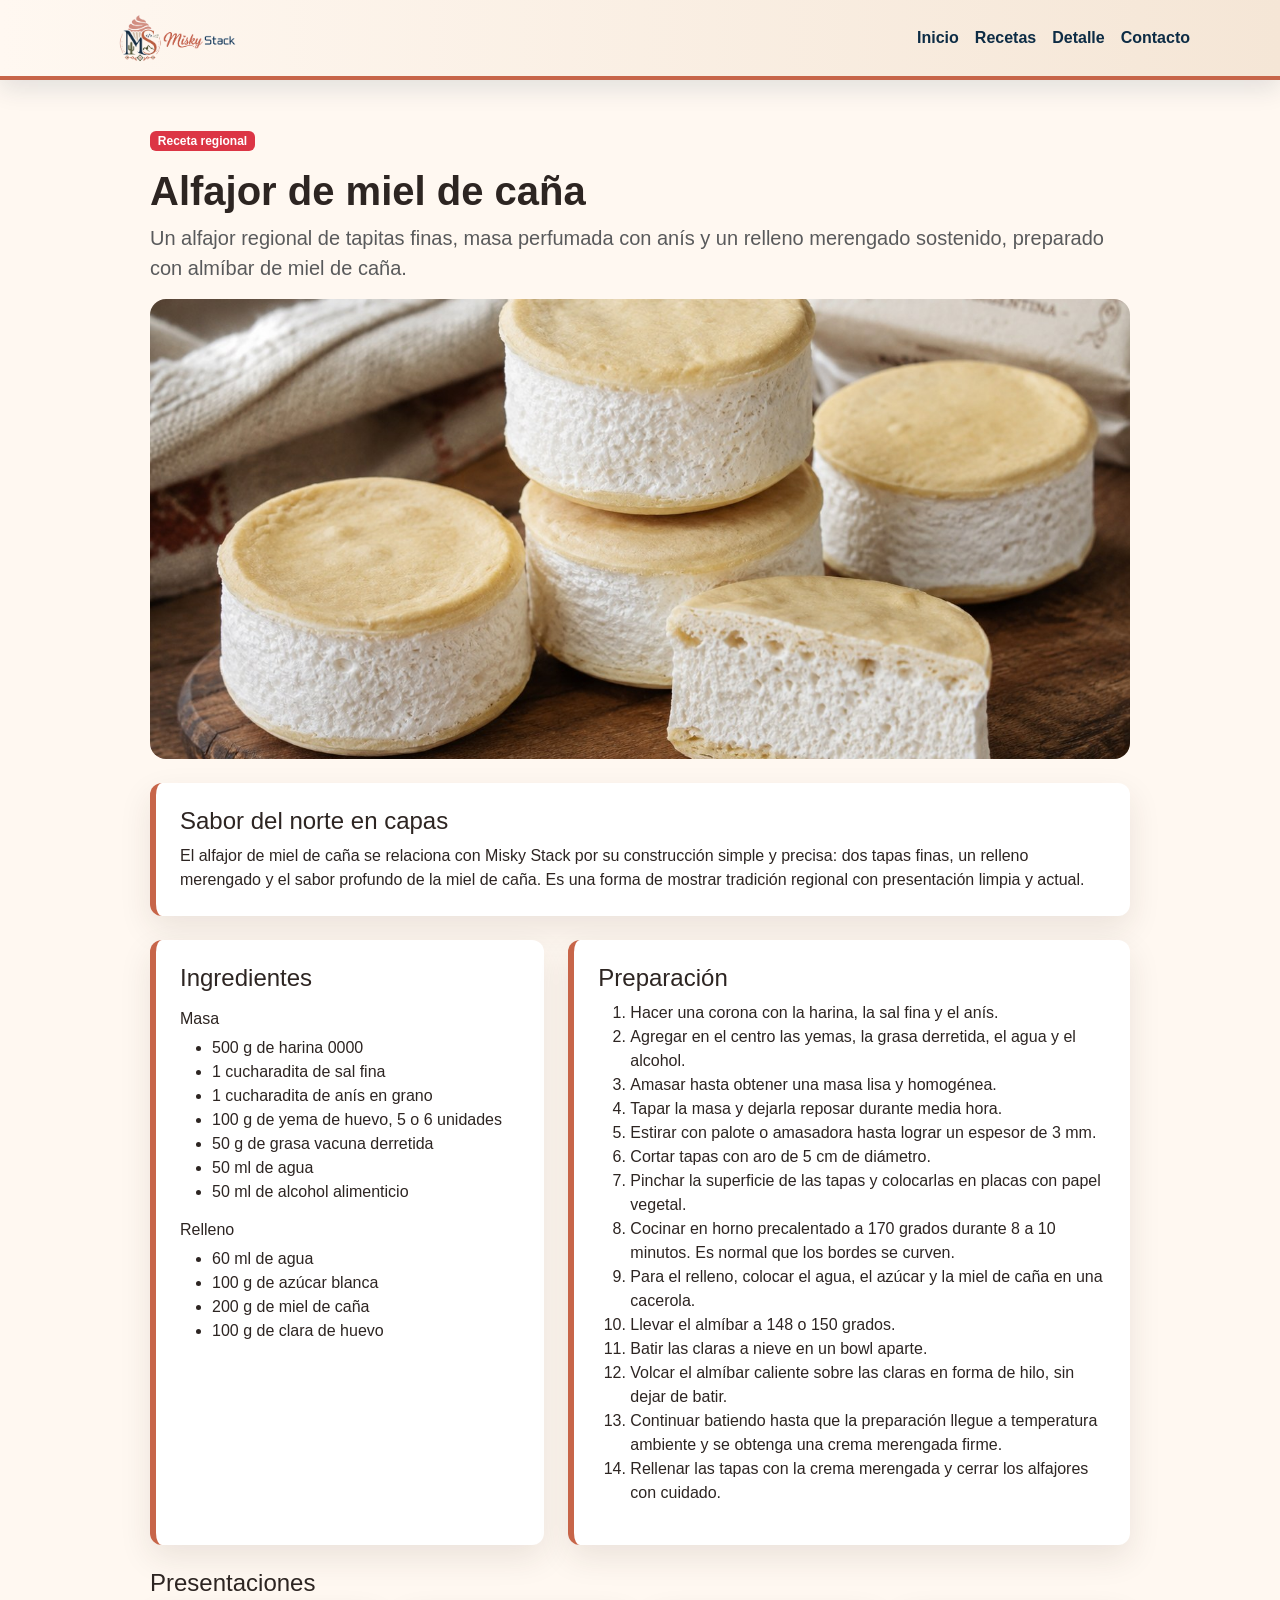
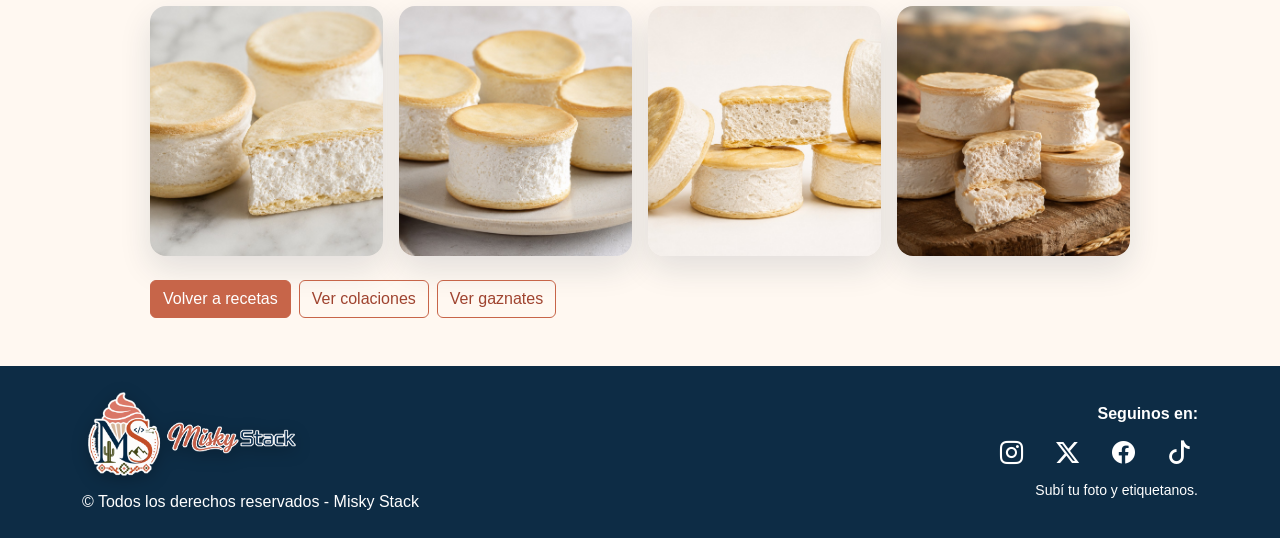
==== pages/alfajor-miel-cana.html @ 4cde1ae4 "Add files via upload" ====
<!doctype html>
<html lang="es">
  <head>
    <meta charset="utf-8">
    <meta name="viewport" content="width=device-width, initial-scale=1">
    <meta name="description" content="Receta de alfajor de miel de caña de Misky Stack.">
    <meta name="author" content="Rosario Pierrestegui">
    <title>Alfajor de miel de caña - Misky Stack</title>
    <link rel="icon" type="image/png" href="../assets/img/favicon.png">
    <link href="https://cdn.jsdelivr.net/npm/bootstrap@5.3.3/dist/css/bootstrap.min.css" rel="stylesheet">
    <link rel="stylesheet" href="https://cdn.jsdelivr.net/npm/bootstrap-icons@1.11.3/font/bootstrap-icons.min.css">
    <link rel="stylesheet" href="../css/style.css">
  </head>
  <body>
    <header>
      <nav class="navbar navbar-expand-lg navbar-light">
        <div class="container">
          <a class="navbar-brand brand-logo fw-bold" href="../index.html">
            <img src="../assets/img/misky-stack-horizontal.png" alt="Misky Stack">
          </a>
          <button class="navbar-toggler" type="button" data-bs-toggle="collapse" data-bs-target="#menuPrincipal" aria-controls="menuPrincipal" aria-expanded="false" aria-label="Abrir menú">
            <span class="navbar-toggler-icon"></span>
          </button>
          <div class="collapse navbar-collapse" id="menuPrincipal">
            <ul class="navbar-nav ms-auto">
              <li class="nav-item"><a class="nav-link" href="../index.html">Inicio</a></li>
              <li class="nav-item"><a class="nav-link" href="./recetas.html">Recetas</a></li>
              <li class="nav-item"><a class="nav-link" href="./detalle-receta.html">Detalle</a></li>
              <li class="nav-item"><a class="nav-link" href="./error404.html">Contacto</a></li>
            </ul>
          </div>
        </div>
      </nav>
    </header>

    <main class="container py-5">
      <article class="recipe-detail mx-auto">
        <span class="badge text-bg-danger mb-3">Receta regional</span>
        <h1 class="fw-bold">Alfajor de miel de caña</h1>
        <p class="lead text-muted">
          Un alfajor regional de tapitas finas, masa perfumada con anís y un relleno
          merengado sostenido, preparado con almíbar de miel de caña.
        </p>
        <img class="img-fluid rounded-4 mb-4 detail-img" src="../assets/img/alfajor-miel-cana.jpg" alt="Alfajores de miel de caña con relleno blanco merengado">

        <section class="info-box mb-4">
          <h2 class="h4">Sabor del norte en capas</h2>
          <p class="mb-0">
            El alfajor de miel de caña se relaciona con Misky Stack por su construcción simple
            y precisa: dos tapas finas, un relleno merengado y el sabor profundo de la miel de caña.
            Es una forma de mostrar tradición regional con presentación limpia y actual.
          </p>
        </section>

        <div class="row g-4">
          <section class="col-lg-5">
            <div class="info-box h-100">
              <h2 class="h4">Ingredientes</h2>
              <h3 class="h6 mt-3">Masa</h3>
              <ul>
                <li>500 g de harina 0000</li>
                <li>1 cucharadita de sal fina</li>
                <li>1 cucharadita de anís en grano</li>
                <li>100 g de yema de huevo, 5 o 6 unidades</li>
                <li>50 g de grasa vacuna derretida</li>
                <li>50 ml de agua</li>
                <li>50 ml de alcohol alimenticio</li>
              </ul>
              <h3 class="h6 mt-3">Relleno</h3>
              <ul class="mb-0">
                <li>60 ml de agua</li>
                <li>100 g de azúcar blanca</li>
                <li>200 g de miel de caña</li>
                <li>100 g de clara de huevo</li>
              </ul>
            </div>
          </section>
          <section class="col-lg-7">
            <div class="info-box h-100">
              <h2 class="h4">Preparación</h2>
              <ol>
                <li>Hacer una corona con la harina, la sal fina y el anís.</li>
                <li>Agregar en el centro las yemas, la grasa derretida, el agua y el alcohol.</li>
                <li>Amasar hasta obtener una masa lisa y homogénea.</li>
                <li>Tapar la masa y dejarla reposar durante media hora.</li>
                <li>Estirar con palote o amasadora hasta lograr un espesor de 3 mm.</li>
                <li>Cortar tapas con aro de 5 cm de diámetro.</li>
                <li>Pinchar la superficie de las tapas y colocarlas en placas con papel vegetal.</li>
                <li>Cocinar en horno precalentado a 170 grados durante 8 a 10 minutos. Es normal que los bordes se curven.</li>
                <li>Para el relleno, colocar el agua, el azúcar y la miel de caña en una cacerola.</li>
                <li>Llevar el almíbar a 148 o 150 grados.</li>
                <li>Batir las claras a nieve en un bowl aparte.</li>
                <li>Volcar el almíbar caliente sobre las claras en forma de hilo, sin dejar de batir.</li>
                <li>Continuar batiendo hasta que la preparación llegue a temperatura ambiente y se obtenga una crema merengada firme.</li>
                <li>Rellenar las tapas con la crema merengada y cerrar los alfajores con cuidado.</li>
              </ol>
            </div>
          </section>
        </div>

        <section class="mt-4">
          <h2 class="h4">Presentaciones</h2>
          <div class="row g-3">
            <div class="col-sm-6 col-lg-3">
              <img class="img-fluid rounded-4 gallery-img" src="../assets/img/alfajor-miel-cana-detalle.jpg" alt="Alfajor de miel de caña cortado al medio">
            </div>
            <div class="col-sm-6 col-lg-3">
              <img class="img-fluid rounded-4 gallery-img" src="../assets/img/alfajor-miel-cana-plato.jpg" alt="Alfajores de miel de caña servidos en un plato">
            </div>
            <div class="col-sm-6 col-lg-3">
              <img class="img-fluid rounded-4 gallery-img" src="../assets/img/alfajor-miel-cana-corte.jpg" alt="Alfajores de miel de caña con relleno visible">
            </div>
            <div class="col-sm-6 col-lg-3">
              <img class="img-fluid rounded-4 gallery-img" src="../assets/img/alfajor-miel-cana-mesa.jpg" alt="Alfajores de miel de caña sobre tabla de madera">
            </div>
          </div>
        </section>

        <div class="mt-4 d-flex flex-column flex-sm-row gap-2">
          <a class="btn btn-danger" href="./recetas.html">Volver a recetas</a>
          <a class="btn btn-outline-danger" href="./colaciones-dulce-leche.html">Ver colaciones</a>
          <a class="btn btn-outline-danger" href="./gaznates.html">Ver gaznates</a>
        </div>
      </article>
    </main>

    <footer class="footer py-4 mt-auto">
      <div class="container footer-content">
        <div class="footer-brand">
          <img src="../assets/img/misky-stack-hero.png" alt="Misky Stack">
          <p class="mb-0">© Todos los derechos reservados - Misky Stack</p>
        </div>
        <div class="footer-social">
          <p class="mb-2 fw-bold">Seguinos en:</p>
          <div class="social-links">
            <a href="./error404.html" aria-label="Instagram"><i class="bi bi-instagram" aria-hidden="true"></i><span class="visually-hidden">Instagram</span></a>
            <a href="./error404.html" aria-label="X"><i class="bi bi-twitter-x" aria-hidden="true"></i><span class="visually-hidden">X</span></a>
            <a href="./error404.html" aria-label="Facebook"><i class="bi bi-facebook" aria-hidden="true"></i><span class="visually-hidden">Facebook</span></a>
            <a href="./error404.html" aria-label="TikTok"><i class="bi bi-tiktok" aria-hidden="true"></i><span class="visually-hidden">TikTok</span></a>
          </div>
          <p class="mb-0 small">Subí tu foto y etiquetanos.</p>
        </div>
      </div>
    </footer>

    <script src="https://cdn.jsdelivr.net/npm/bootstrap@5.3.3/dist/js/bootstrap.bundle.min.js"></script>
  </body>
</html>
---- css/style.css ----
:root {
  --terracota: #c76549;
  --terracota-oscura: #9f432f;
  --azul-petroleo: #0d2c45;
  --oliva: #555b2d;
  --arena: #d8c7ad;
  --crema: #fff8f1;
  --texto: #2d2522;
}

body {
  min-height: 100vh;
  display: flex;
  flex-direction: column;
  font-family: Arial, sans-serif;
  background: var(--crema);
  color: var(--texto);
}

main {
  flex-grow: 1;
}

.navbar,
.footer {
  background: var(--azul-petroleo);
}

.navbar {
  background: linear-gradient(90deg, #fff8f1, #f5e6d6);
  border-bottom: 4px solid var(--terracota);
  box-shadow: 0 0.5rem 1.5rem rgba(13, 44, 69, 0.12);
}

.navbar .nav-link {
  color: var(--azul-petroleo);
  font-weight: 700;
}

.navbar .nav-link:hover,
.navbar .nav-link.active {
  color: var(--terracota-oscura);
}

.brand-logo {
  display: flex;
  align-items: center;
  gap: 0.65rem;
}

.brand-logo img {
  width: 190px;
  height: 50px;
  object-fit: contain;
}

.hero {
  min-height: 500px;
  display: flex;
  align-items: center;
  position: relative;
  overflow: hidden;
  color: white;
  background: var(--azul-petroleo);
  padding: 3.5rem 0;
}

.hero-video {
  position: absolute;
  inset: 0;
  width: 100%;
  height: 100%;
  object-fit: cover;
}

.hero-overlay {
  position: absolute;
  inset: 0;
  background: linear-gradient(90deg, rgba(13, 44, 69, 0.9), rgba(199, 101, 73, 0.58));
}

.hero-content {
  position: relative;
  z-index: 1;
  width: 100%;
  row-gap: 2rem;
}

.hero-brand {
  display: flex;
  flex-direction: column;
  align-items: center;
  gap: 0.9rem;
}

.hero-logo {
  width: min(700px, 115%);
  height: auto;
  display: block;
  object-fit: contain;
  filter: drop-shadow(0 0.5rem 1rem rgba(0, 0, 0, 0.35));
}

.hero-copy {
  max-width: 720px;
  padding-left: 3.5rem;
}

.hero-copy h1 {
  line-height: 1.18;
}

.badge-soft {
  align-self: center;
  background: var(--arena);
  color: var(--azul-petroleo);
  border-radius: 999px;
  font-size: 1.05rem;
  padding: 0.6rem 1rem;
}

.section-kicker {
  display: inline-block;
  margin-bottom: 0.5rem;
  color: var(--terracota-oscura);
  font-weight: 700;
  text-transform: uppercase;
  letter-spacing: 0.08rem;
}

.bakery-card {
  border: 0;
  border-radius: 0.75rem;
  overflow: hidden;
  box-shadow: 0 0.8rem 2rem rgba(13, 44, 69, 0.12);
}

.bakery-card img {
  height: 235px;
  object-fit: cover;
}

.bakery-card,
.detail-img,
.gallery-img {
  overflow: hidden;
}

.bakery-card img,
.detail-img,
.gallery-img {
  transition: transform 0.35s ease;
}

.bakery-card:hover img,
.detail-img:hover,
.gallery-img:hover {
  transform: scale(1.05);
}

.footer {
  color: #fff;
}

.footer-content {
  display: flex;
  flex-direction: column;
  align-items: center;
  gap: 1.5rem;
  text-align: center;
}

.footer-brand img {
  width: min(220px, 70vw);
  height: auto;
  margin-bottom: 0.75rem;
  filter: drop-shadow(0 0.25rem 0.5rem rgba(0, 0, 0, 0.25));
}

.social-links {
  display: flex;
  flex-wrap: wrap;
  justify-content: center;
  gap: 1.15rem;
  margin-bottom: 0.5rem;
}

.social-links a {
  width: 2.35rem;
  height: 2.35rem;
  display: inline-flex;
  align-items: center;
  justify-content: center;
  border-radius: 50%;
  color: #fff;
  font-size: 1.45rem;
  text-decoration: none;
  transition: color 0.2s ease, transform 0.2s ease;
}

.social-links a:hover {
  color: var(--arena);
  transform: translateY(-2px);
}

.social-links a i {
  line-height: 1;
}

.feature-band {
  background: #fff;
}

.check-list,
.info-box {
  background: white;
  border-left: 6px solid var(--terracota);
  border-radius: 0.75rem;
  padding: 1.5rem;
  box-shadow: 0 0.8rem 2rem rgba(58, 36, 29, 0.1);
}

.check-list {
  display: grid;
  align-items: center;
  grid-template-columns: minmax(0, 1fr) minmax(170px, 220px);
  gap: 2rem;
  padding: 2rem 2.6rem;
}

.check-list a:not(.btn) {
  color: var(--texto);
  text-decoration: none;
}

.check-list a:not(.btn):hover {
  color: var(--terracota-oscura);
  text-decoration: underline;
}

.feature-cta {
  justify-self: center;
  white-space: nowrap;
}

.recipe-detail {
  max-width: 980px;
}

.detail-img {
  width: 100%;
  max-height: 460px;
  object-fit: cover;
}

.gallery-img {
  width: 100%;
  height: 250px;
  object-fit: cover;
  box-shadow: 0 0.8rem 2rem rgba(13, 44, 69, 0.12);
}

.error-page {
  display: flex;
  min-height: 60vh;
  flex-direction: column;
  align-items: center;
  justify-content: center;
}

.btn-danger {
  background: var(--terracota);
  border-color: var(--terracota);
}

.btn-danger:hover,
.btn-outline-danger:hover {
  background: var(--terracota-oscura);
  border-color: var(--terracota-oscura);
}

.btn-outline-danger {
  color: var(--terracota-oscura);
  border-color: var(--terracota);
}

@media (max-width: 991px) {
  .hero {
    padding: 3.5rem 0;
  }

  .hero-copy {
    max-width: 100%;
    padding-left: 0;
    text-align: center;
  }
}

@media (max-width: 576px) {
  .hero {
    min-height: auto;
    padding: 3rem 0;
  }

  .hero-brand {
    align-items: center;
  }

  .hero-logo {
    width: min(430px, 94vw);
  }

  .hero-copy {
    text-align: center;
  }

  .badge-soft {
    align-self: center;
    font-size: 0.95rem;
  }

  .check-list {
    align-items: flex-start;
    grid-template-columns: 1fr;
  }

  .feature-cta {
    width: 100%;
  }
}

@media (min-width: 768px) {
  .footer-content {
    flex-direction: row;
    justify-content: space-between;
    text-align: left;
  }

  .footer-social {
    text-align: right;
  }

  .social-links {
    justify-content: flex-end;
  }
}
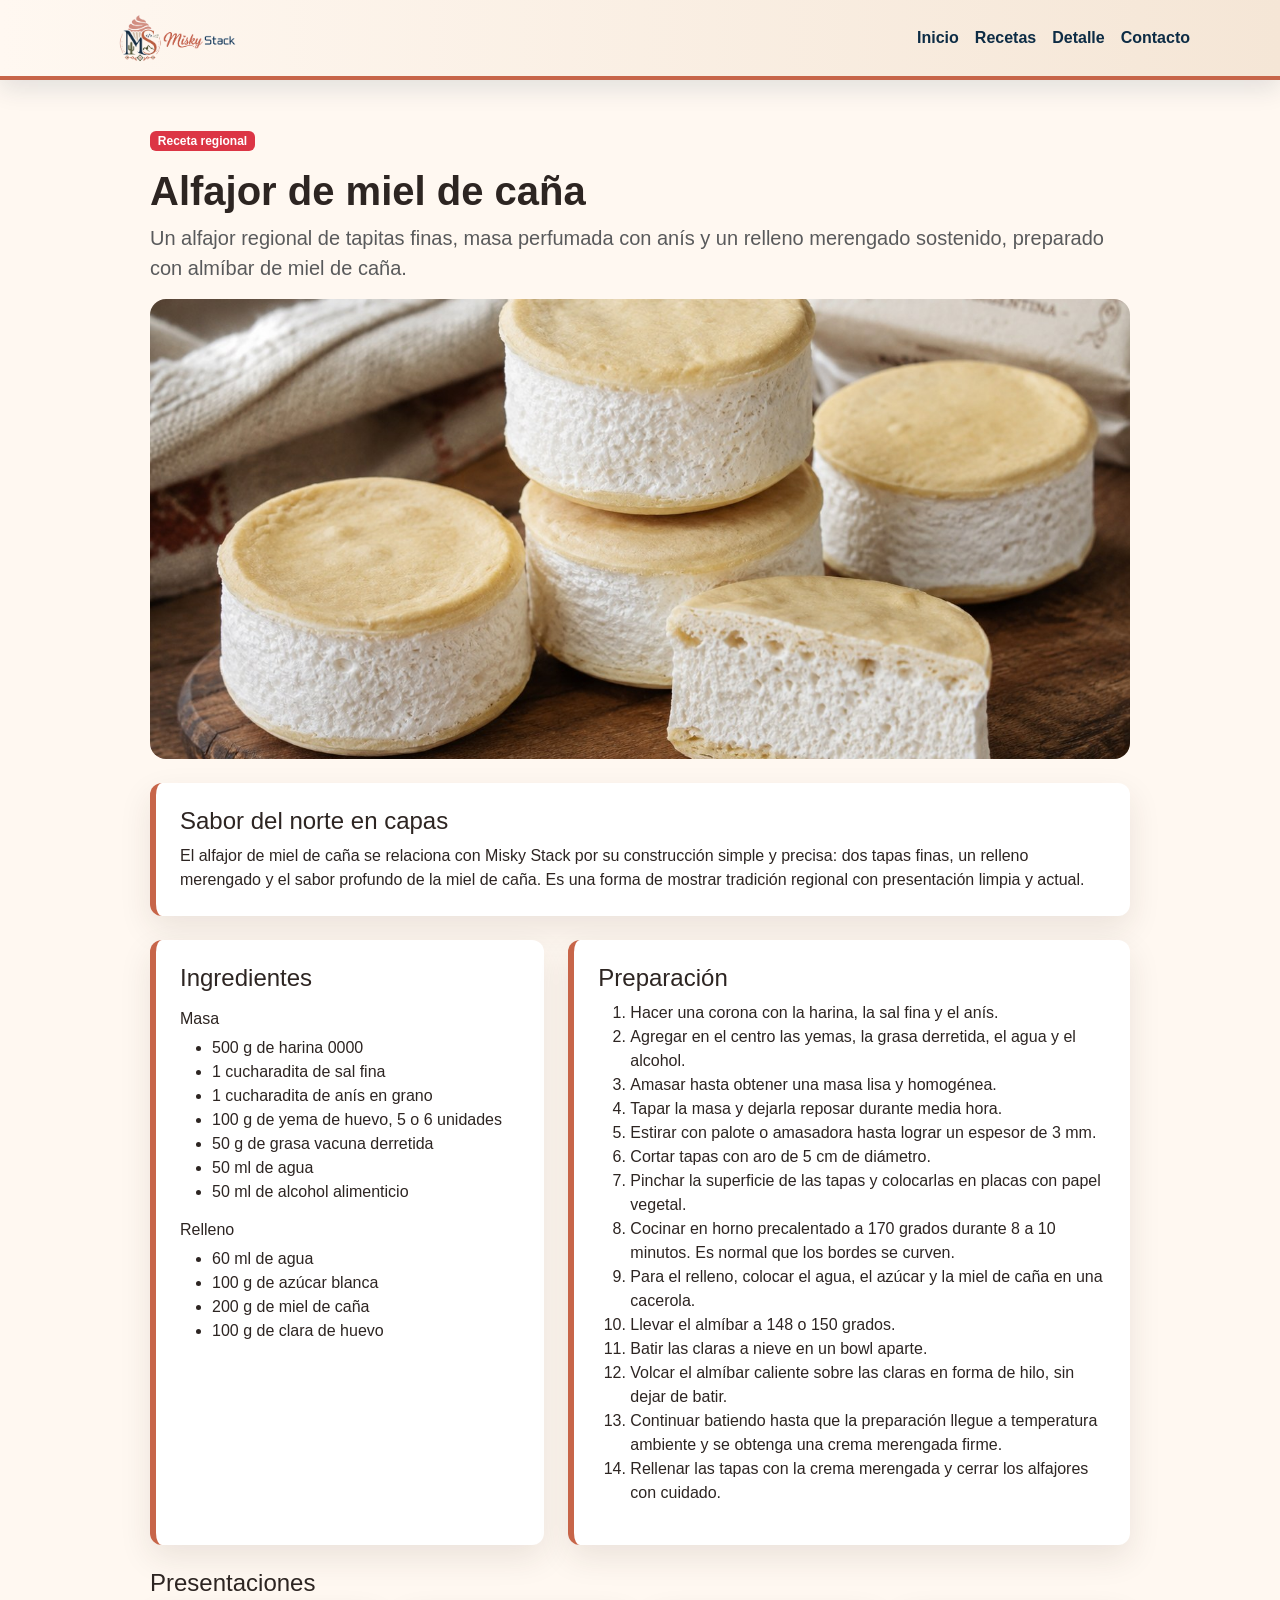
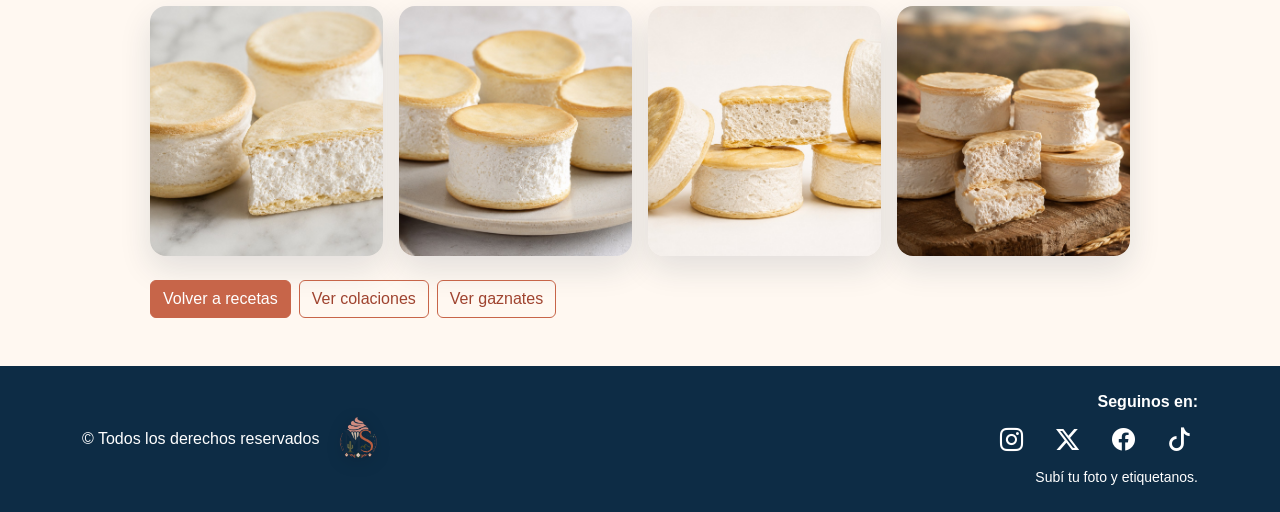
==== commit d4abb988: "Ajustar detalles finales de Misky Stack" ====
--- a/pages/alfajor-miel-cana.html
+++ b/pages/alfajor-miel-cana.html
@@ -127,8 +127,8 @@
     <footer class="footer py-4 mt-auto">
       <div class="container footer-content">
         <div class="footer-brand">
-          <img src="../assets/img/misky-stack-hero.png" alt="Misky Stack">
-          <p class="mb-0">© Todos los derechos reservados - Misky Stack</p>
+          <p class="mb-0">© Todos los derechos reservados</p>
+          <img src="../assets/img/misky-stack-isotipo.png" alt="Misky Stack">
         </div>
         <div class="footer-social">
           <p class="mb-2 fw-bold">Seguinos en:</p>
--- a/css/style.css
+++ b/css/style.css
@@ -119,6 +119,12 @@
   padding: 0.6rem 1rem;
 }
 
+@media (min-width: 992px) {
+  .hero-brand .badge-soft {
+    margin-left: 8rem;
+  }
+}
+
 .section-kicker {
   display: inline-block;
   margin-bottom: 0.5rem;
@@ -170,10 +176,18 @@
   text-align: center;
 }
 
+.footer-brand {
+  display: flex;
+  align-items: center;
+  justify-content: center;
+  gap: 0.75rem;
+  flex-wrap: wrap;
+}
+
 .footer-brand img {
-  width: min(220px, 70vw);
+  width: 52px;
   height: auto;
-  margin-bottom: 0.75rem;
+  margin-bottom: 0;
   filter: drop-shadow(0 0.25rem 0.5rem rgba(0, 0, 0, 0.25));
 }
 
@@ -317,6 +331,7 @@
   .badge-soft {
     align-self: center;
     font-size: 0.95rem;
+    margin-left: 0;
   }
 
   .check-list {
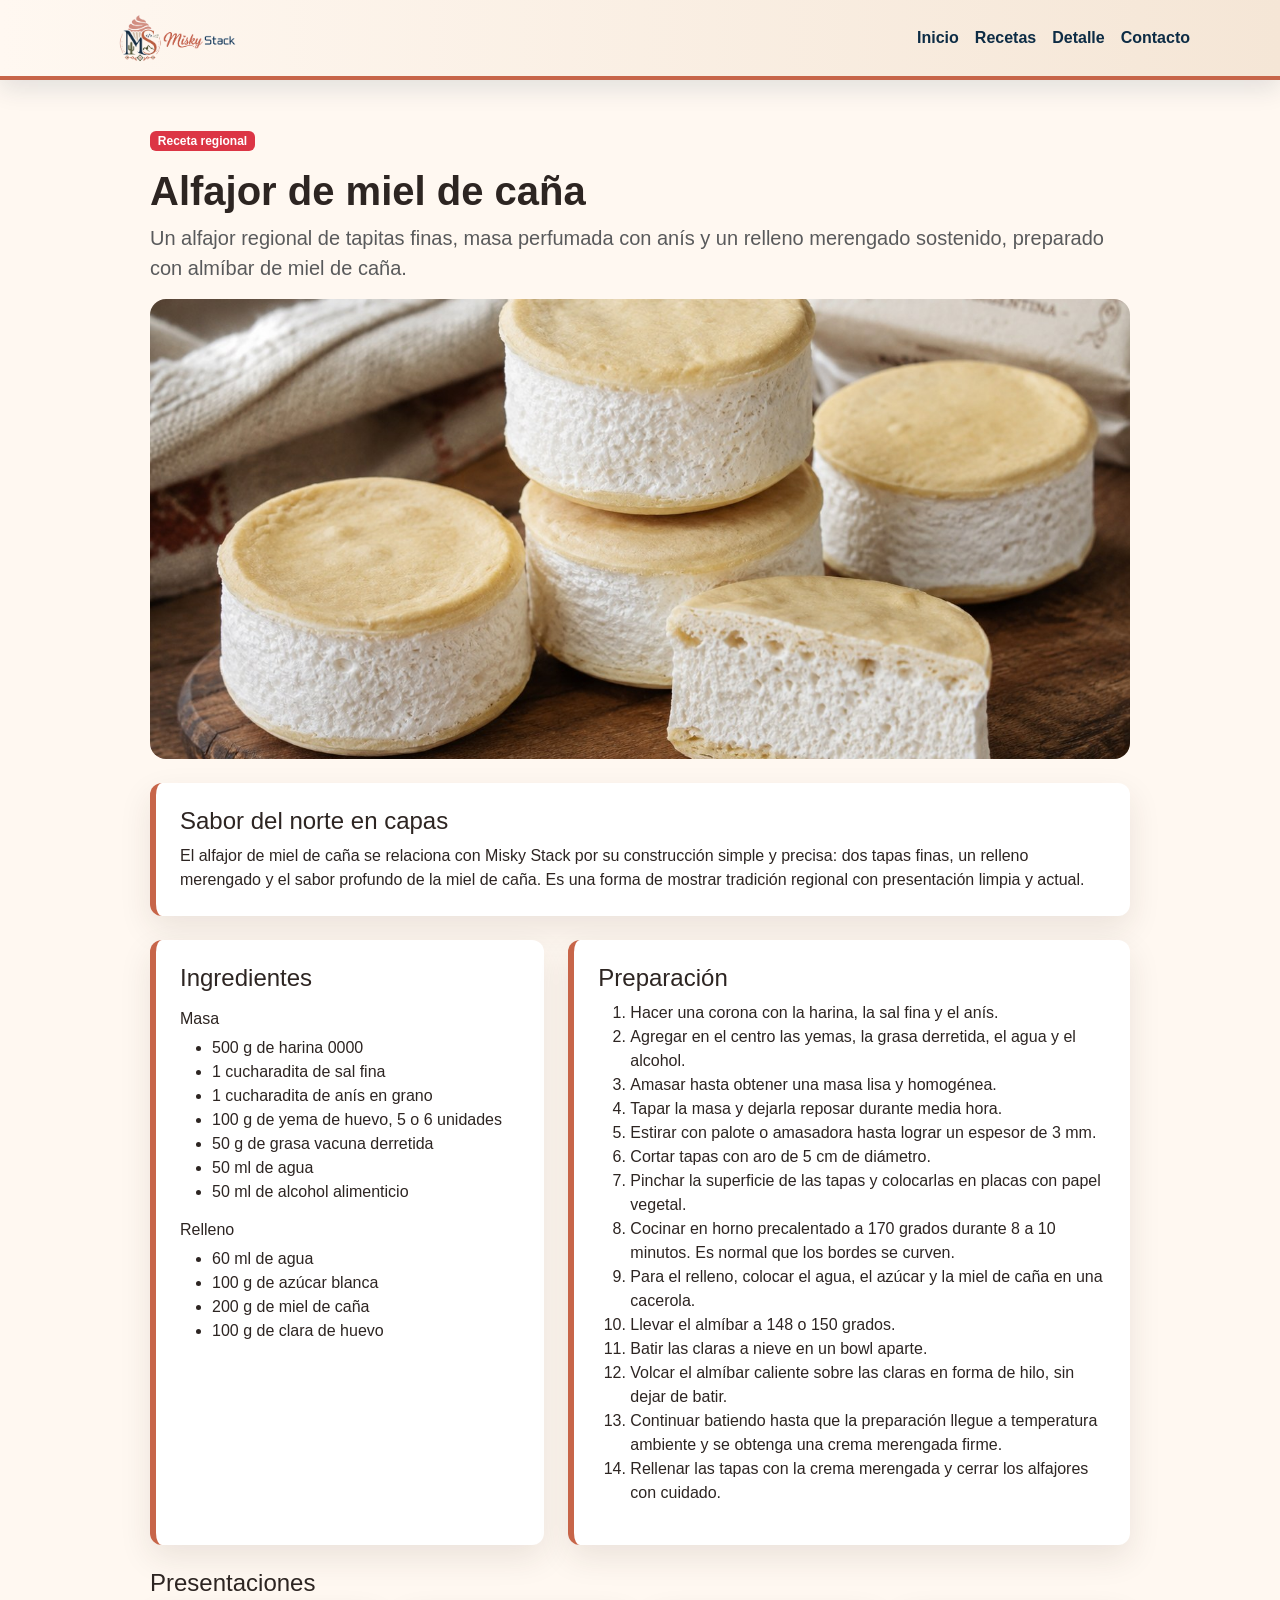
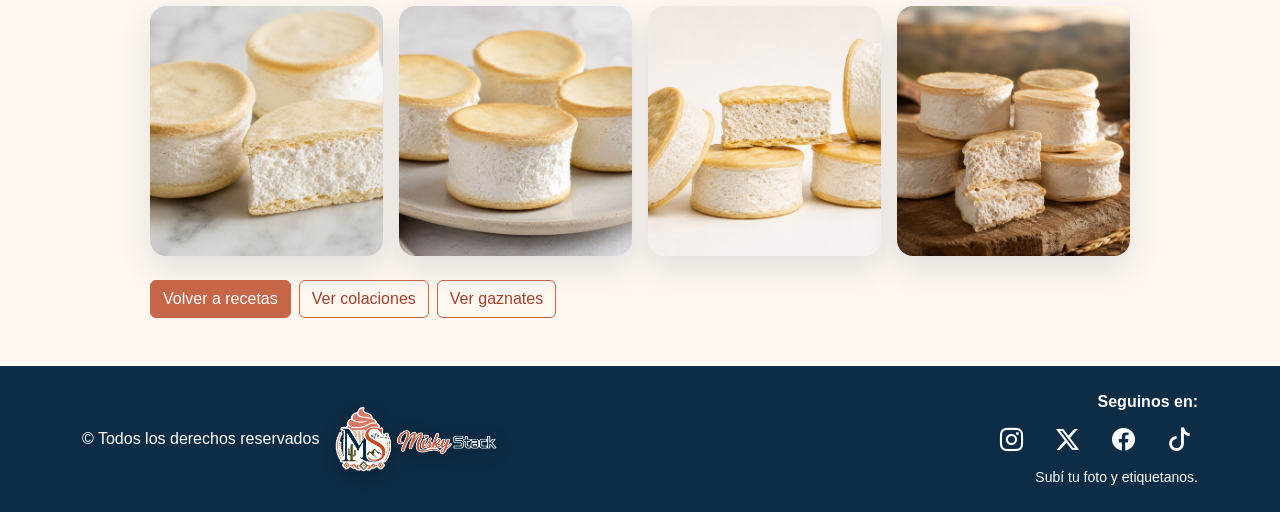
==== commit a01005e8: "Mejorar logo del footer" ====
--- a/pages/alfajor-miel-cana.html
+++ b/pages/alfajor-miel-cana.html
@@ -128,7 +128,7 @@
       <div class="container footer-content">
         <div class="footer-brand">
           <p class="mb-0">© Todos los derechos reservados</p>
-          <img src="../assets/img/misky-stack-isotipo.png" alt="Misky Stack">
+          <img src="../assets/img/misky-stack-footer.png" alt="Misky Stack">
         </div>
         <div class="footer-social">
           <p class="mb-2 fw-bold">Seguinos en:</p>
--- a/css/style.css
+++ b/css/style.css
@@ -185,7 +185,8 @@
 }
 
 .footer-brand img {
-  width: 52px;
+  width: 170px;
+  max-width: 70vw;
   height: auto;
   margin-bottom: 0;
   filter: drop-shadow(0 0.25rem 0.5rem rgba(0, 0, 0, 0.25));
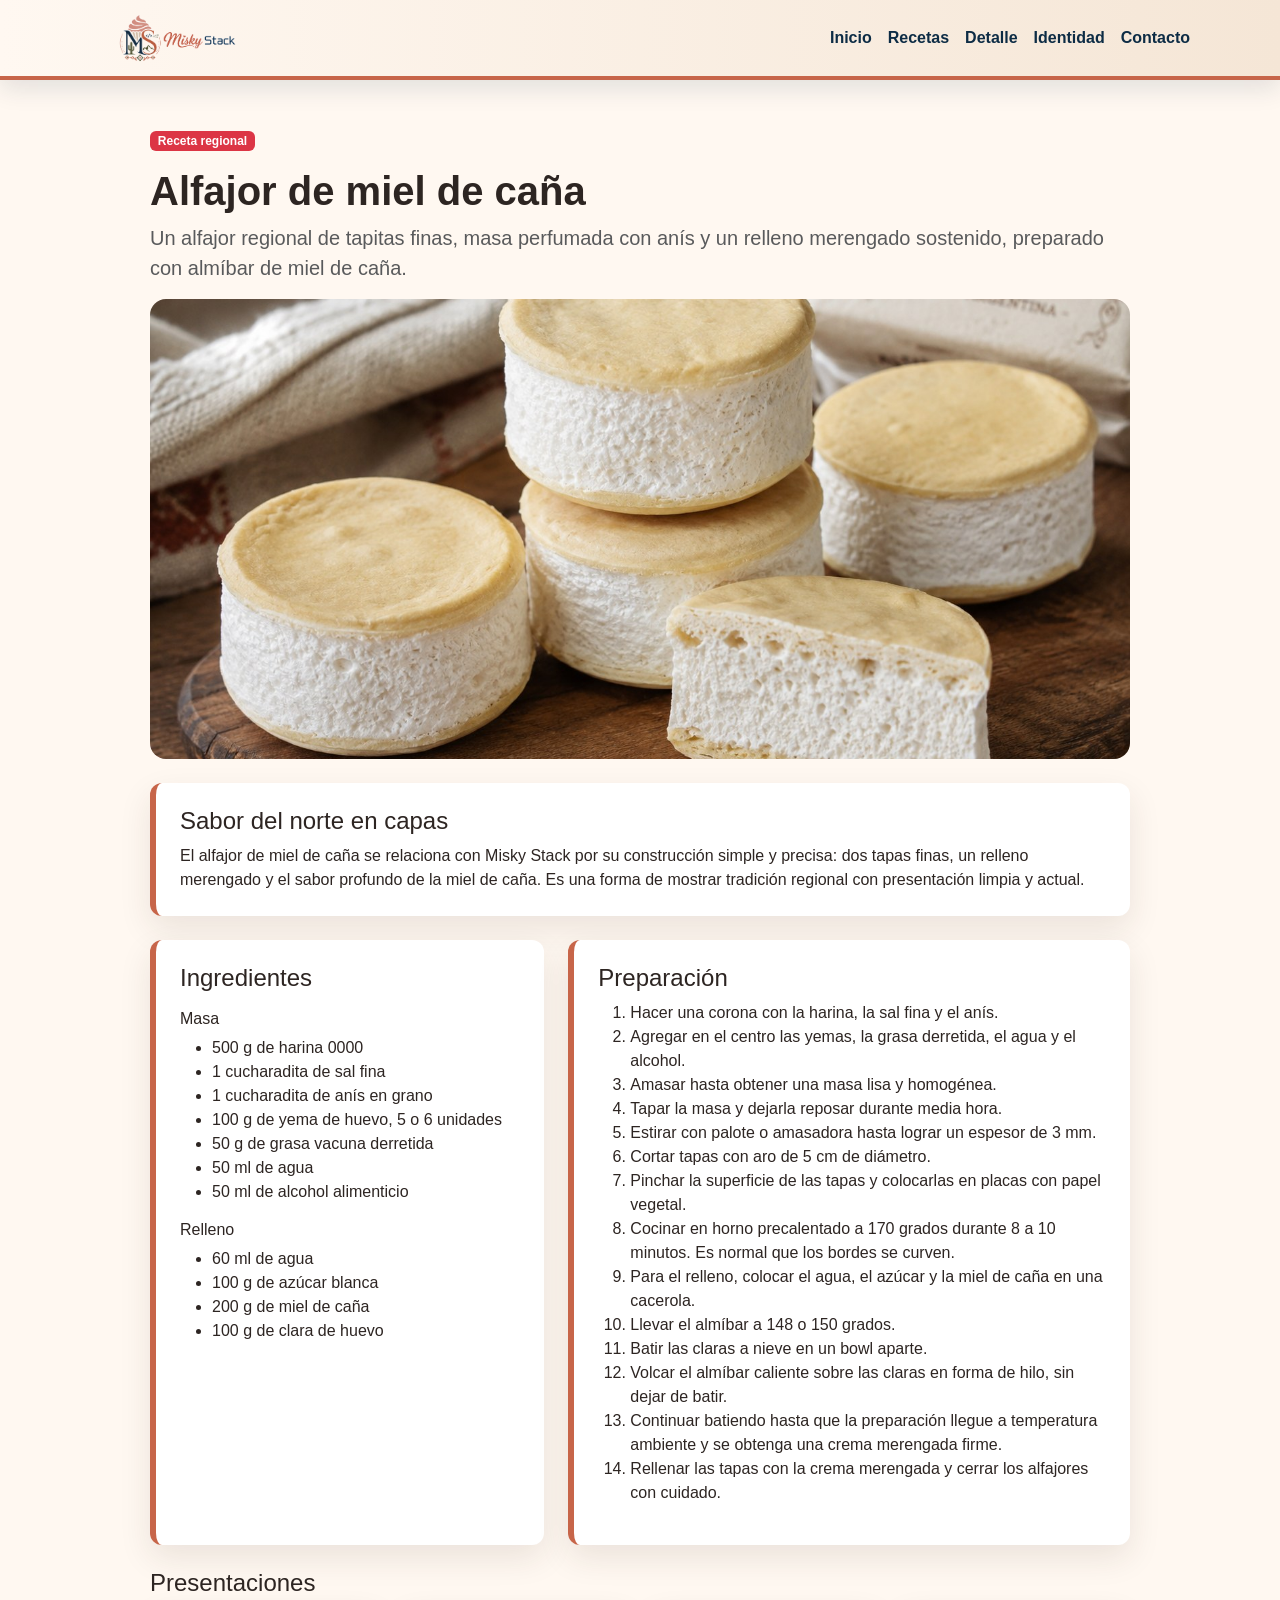
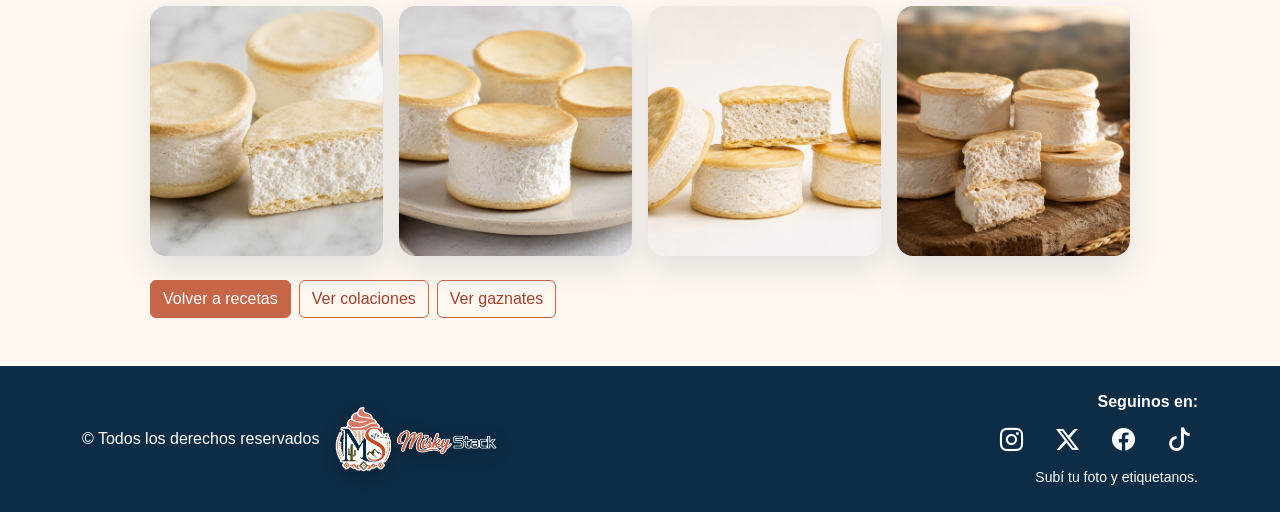
==== commit 96e27aec: "Agregar pagina de identidad" ====
--- a/pages/alfajor-miel-cana.html
+++ b/pages/alfajor-miel-cana.html
@@ -23,12 +23,13 @@
           </button>
           <div class="collapse navbar-collapse" id="menuPrincipal">
             <ul class="navbar-nav ms-auto">
-              <li class="nav-item"><a class="nav-link" href="../index.html">Inicio</a></li>
-              <li class="nav-item"><a class="nav-link" href="./recetas.html">Recetas</a></li>
-              <li class="nav-item"><a class="nav-link" href="./detalle-receta.html">Detalle</a></li>
-              <li class="nav-item"><a class="nav-link" href="./error404.html">Contacto</a></li>
-            </ul>
-          </div>
+              <li class="nav-item"><a class="nav-link" href="../index.html">Inicio</a></li>
+              <li class="nav-item"><a class="nav-link" href="./recetas.html">Recetas</a></li>
+              <li class="nav-item"><a class="nav-link" href="./detalle-receta.html">Detalle</a></li>
+              <li class="nav-item"><a class="nav-link" href="./identidad.html">Identidad</a></li>
+              <li class="nav-item"><a class="nav-link" href="./error404.html">Contacto</a></li>
+            </ul>
+          </div>
         </div>
       </nav>
     </header>
